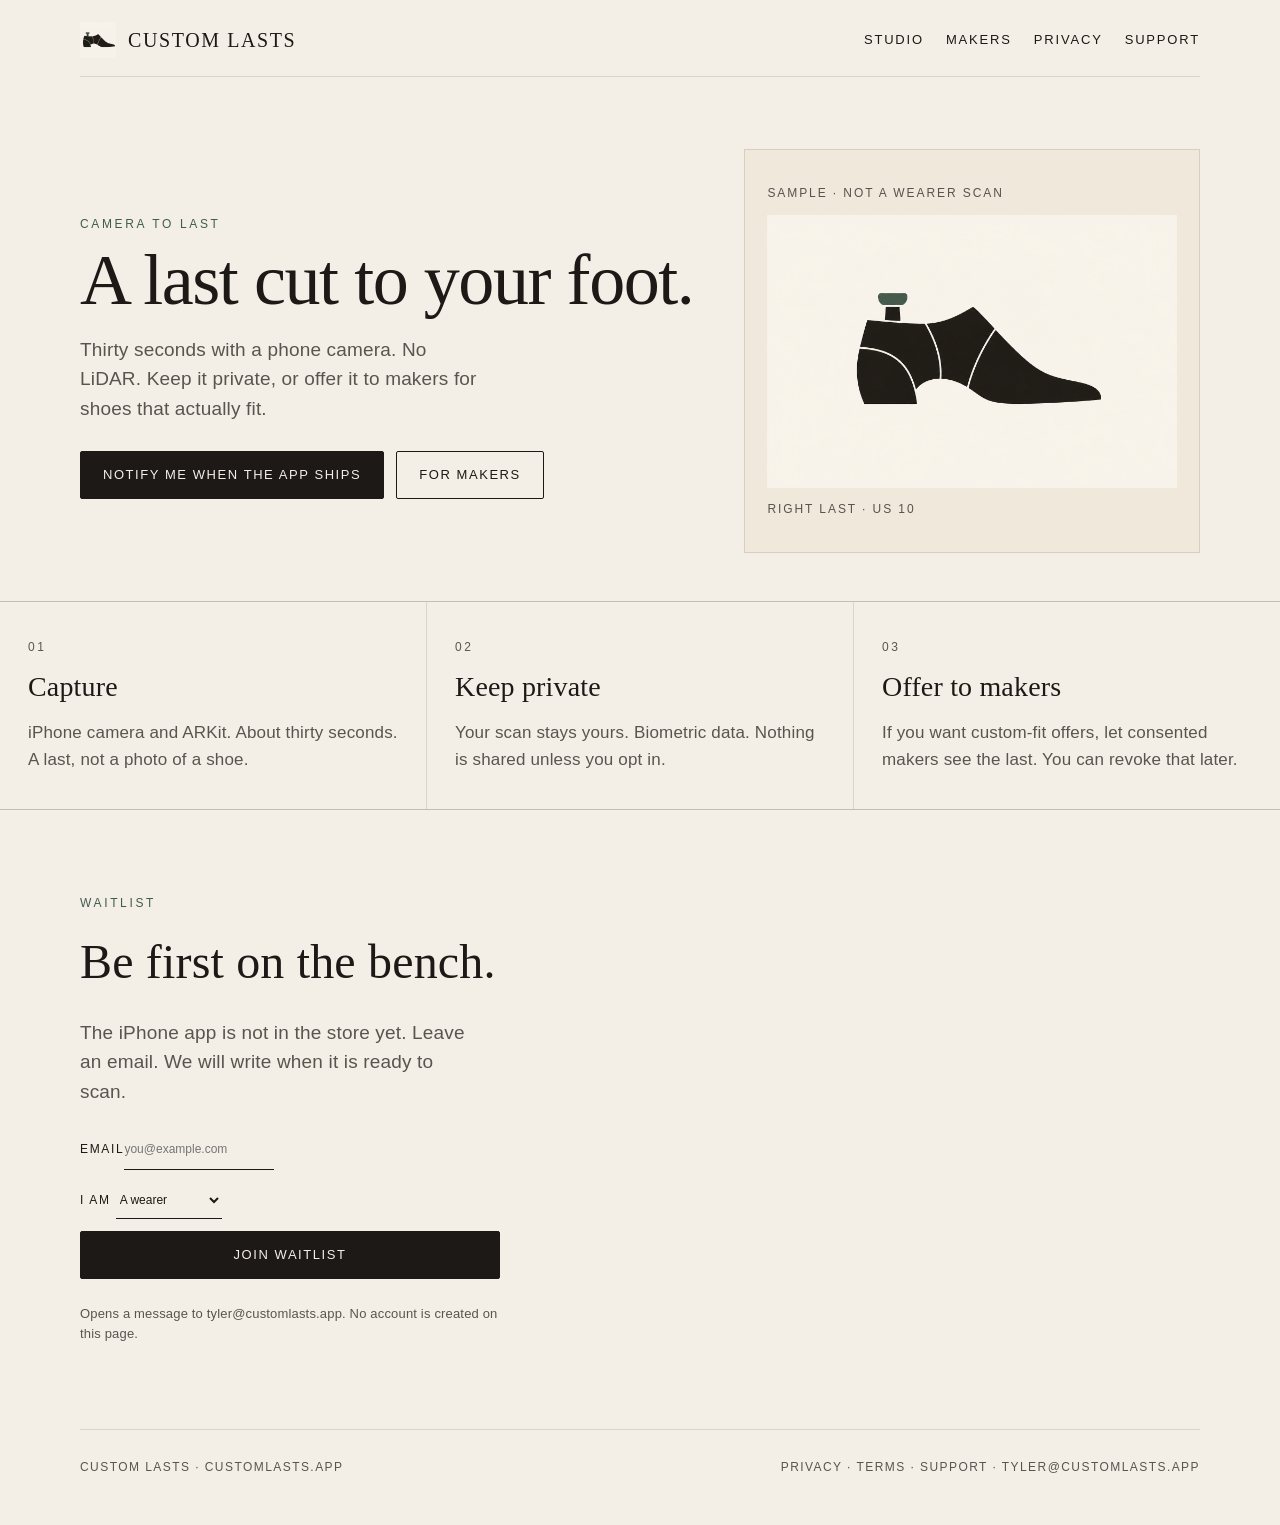
==== index.html @ 90c8c38c "Add Custom Lasts public site and drop the uploaded archive" ====
<!doctype html>
<html lang="en">
<head>
  <meta charset="utf-8" />
  <meta name="viewport" content="width=device-width, initial-scale=1" />
  <title>Custom Lasts — Your last. Forged from your foot.</title>
  <meta name="description" content="Scan your foot in thirty seconds. A digital last, private by default. For makers who want fit data that actually fits." />
  <meta property="og:title" content="Custom Lasts" />
  <meta property="og:description" content="Your last. Forged from your foot." />
  <meta property="og:image" content="public/og.jpg" />
  <meta name="theme-color" content="#F4EFE6" />
  <link rel="icon" href="public/favicon.svg" type="image/svg+xml" />
  <link rel="apple-touch-icon" href="public/apple-touch-icon.png" />
  <link rel="stylesheet" href="styles.css" />
</head>
<body>
<header class="site wrap">
  <a class="brand" href="index.html"><img src="public/logo.png" alt="Custom Lasts mark" /><span>Custom Lasts</span></a>
  <nav class="site">
    <a href="index.html">Studio</a>
    <a href="makers.html">Makers</a>
    <a href="privacy.html">Privacy</a>
    <a href="support.html">Support</a>
  </nav>
</header>

<main>
  <section class="hero wrap">
    <div>
      <p class="kicker">Camera to last</p>
      <h1>A last cut to your foot.</h1>
      <p class="lede">Thirty seconds with a phone camera. No LiDAR. Keep it private, or offer it to makers for shoes that actually fit.</p>
      <div class="actions">
        <a class="btn primary" href="#waitlist">Notify me when the app ships</a>
        <a class="btn ghost" href="makers.html">For makers</a>
      </div>
    </div>
    <aside class="last-card">
      <p class="last-meta">Sample · not a wearer scan</p>
      <img src="public/logo.png" alt="Digital last mark" />
      <p class="last-meta">Right last · US 10</p>
    </aside>
  </section>
  <section class="beats">
    <article class="beat"><p class="kicker">01</p><h2>Capture</h2><p>iPhone camera and ARKit. About thirty seconds. A last, not a photo of a shoe.</p></article>
    <article class="beat"><p class="kicker">02</p><h2>Keep private</h2><p>Your scan stays yours. Biometric data. Nothing is shared unless you opt in.</p></article>
    <article class="beat"><p class="kicker">03</p><h2>Offer to makers</h2><p>If you want custom-fit offers, let consented makers see the last. You can revoke that later.</p></article>
  </section>
  <section class="block wrap" id="waitlist">
    <p class="kicker">Waitlist</p>
    <h2 class="display">Be first on the bench.</h2>
    <p class="lede">The iPhone app is not in the store yet. Leave an email. We will write when it is ready to scan.</p>
    <form class="wait" action="mailto:tyler@customlasts.app?subject=Custom%20Lasts%20waitlist" method="post" enctype="text/plain">
      <label>Email<input type="email" name="email" required placeholder="you@example.com" /></label>
      <label>I am
        <select name="role">
          <option value="wearer">A wearer</option>
          <option value="maker">A maker / brand</option>
        </select>
      </label>
      <button class="btn primary" type="submit">Join waitlist</button>
      <p class="note">Opens a message to tyler@customlasts.app. No account is created on this page.</p>
    </form>
  </section>
</main>

<footer class="site wrap">
  <div>Custom Lasts · customlasts.app</div>
  <div>
    <a href="privacy.html">Privacy</a> ·
    <a href="terms.html">Terms</a> ·
    <a href="support.html">Support</a> ·
    <a href="mailto:tyler@customlasts.app">tyler@customlasts.app</a>
  </div>
</footer>
</body>
</html>
---- styles.css ----
/* Custom Lasts — atelier */
:root {
  --cream: #F4EFE6;
  --espresso: #1C1916;
  --sage: #3F5C4D;
  --ink-soft: rgba(28, 25, 22, 0.72);
  --line: rgba(28, 25, 22, 0.12);
  --serif: "Iowan Old Style", "Palatino Linotype", Palatino, "Book Antiqua", Georgia, serif;
  --sans: "Avenir Next", "Segoe UI", Helvetica, Arial, sans-serif;
}
* { box-sizing: border-box; }
html, body { margin: 0; padding: 0; }
body {
  background: var(--cream);
  color: var(--espresso);
  font-family: var(--sans);
  font-size: 17px;
  line-height: 1.55;
  letter-spacing: 0.01em;
}
a { color: var(--sage); text-decoration: none; }
a:hover { text-decoration: underline; }
img { max-width: 100%; height: auto; }
.wrap { width: min(1120px, calc(100% - 40px)); margin: 0 auto; }
header.site {
  display: flex; align-items: center; justify-content: space-between;
  padding: 22px 0 18px;
  border-bottom: 1px solid var(--line);
}
.brand { display: flex; align-items: center; gap: 12px; color: var(--espresso); text-decoration: none; }
.brand img { width: 36px; height: 36px; object-fit: cover; }
.brand span { font-family: var(--serif); font-size: 20px; letter-spacing: 0.08em; text-transform: uppercase; }
nav.site { display: flex; gap: 22px; font-size: 13px; letter-spacing: 0.14em; text-transform: uppercase; }
nav.site a { color: var(--espresso); text-decoration: none; }
nav.site a:hover { color: var(--sage); }
.hero { padding: 72px 0 48px; display: grid; grid-template-columns: 1.15fr 0.85fr; gap: 48px; align-items: center; }
.kicker { font-size: 12px; letter-spacing: 0.22em; text-transform: uppercase; color: var(--sage); }
h1 {
  font-family: var(--serif);
  font-weight: 500;
  font-size: clamp(40px, 6vw, 72px);
  line-height: 0.98;
  letter-spacing: -0.02em;
  margin: 12px 0 18px;
}
.lede { font-size: 19px; color: var(--ink-soft); max-width: 38ch; }
.actions { display: flex; flex-wrap: wrap; gap: 12px; margin-top: 28px; }
.btn {
  display: inline-flex; align-items: center; justify-content: center;
  height: 48px; padding: 0 22px; border-radius: 2px;
  font-size: 13px; letter-spacing: 0.12em; text-transform: uppercase;
  text-decoration: none; border: 1px solid var(--espresso);
}
.btn.primary { background: var(--espresso); color: var(--cream); }
.btn.ghost { background: transparent; color: var(--espresso); }
.btn:hover { text-decoration: none; opacity: 0.88; }
.last-card {
  background: #efe8db;
  border: 1px solid var(--line);
  min-height: 380px;
  display: flex; flex-direction: column; justify-content: space-between;
  padding: 22px;
}
.last-card img { width: 100%; object-fit: contain; max-height: 280px; }
.last-meta { font-size: 12px; letter-spacing: 0.16em; text-transform: uppercase; color: var(--ink-soft); }
.beats { display: grid; grid-template-columns: repeat(3, 1fr); gap: 1px; background: var(--line); border-top: 1px solid var(--line); border-bottom: 1px solid var(--line); }
.beat { background: var(--cream); padding: 36px 28px; }
.beat h2 { font-family: var(--serif); font-size: 28px; font-weight: 500; margin: 8px 0 12px; }
.beat p { color: var(--ink-soft); margin: 0; }
section.block { padding: 72px 0; }
h2.display { font-family: var(--serif); font-size: clamp(32px, 4vw, 48px); font-weight: 500; margin: 0 0 16px; }
form.wait { display: grid; gap: 12px; max-width: 420px; margin-top: 24px; }
label { font-size: 12px; letter-spacing: 0.14em; text-transform: uppercase; }
input, select, textarea {
  font: inherit; color: var(--espresso); background: transparent;
  border: 0; border-bottom: 1px solid var(--espresso); padding: 10px 0;
  outline: none;
}
.prose { max-width: 62ch; }
.prose h1 { font-size: 42px; }
.prose h2 { font-family: var(--serif); font-size: 26px; font-weight: 500; margin-top: 2em; }
.prose p, .prose li { color: var(--ink-soft); }
footer.site { border-top: 1px solid var(--line); padding: 28px 0 48px; display: flex; justify-content: space-between; gap: 16px; flex-wrap: wrap; font-size: 12px; letter-spacing: 0.12em; text-transform: uppercase; color: var(--ink-soft); }
footer.site a { color: var(--ink-soft); }
.note { font-size: 13px; color: var(--ink-soft); }
@media (max-width: 800px) {
  nav.site { display: none; }
  .hero, .beats { grid-template-columns: 1fr; }
  .hero { padding-top: 40px; }
}
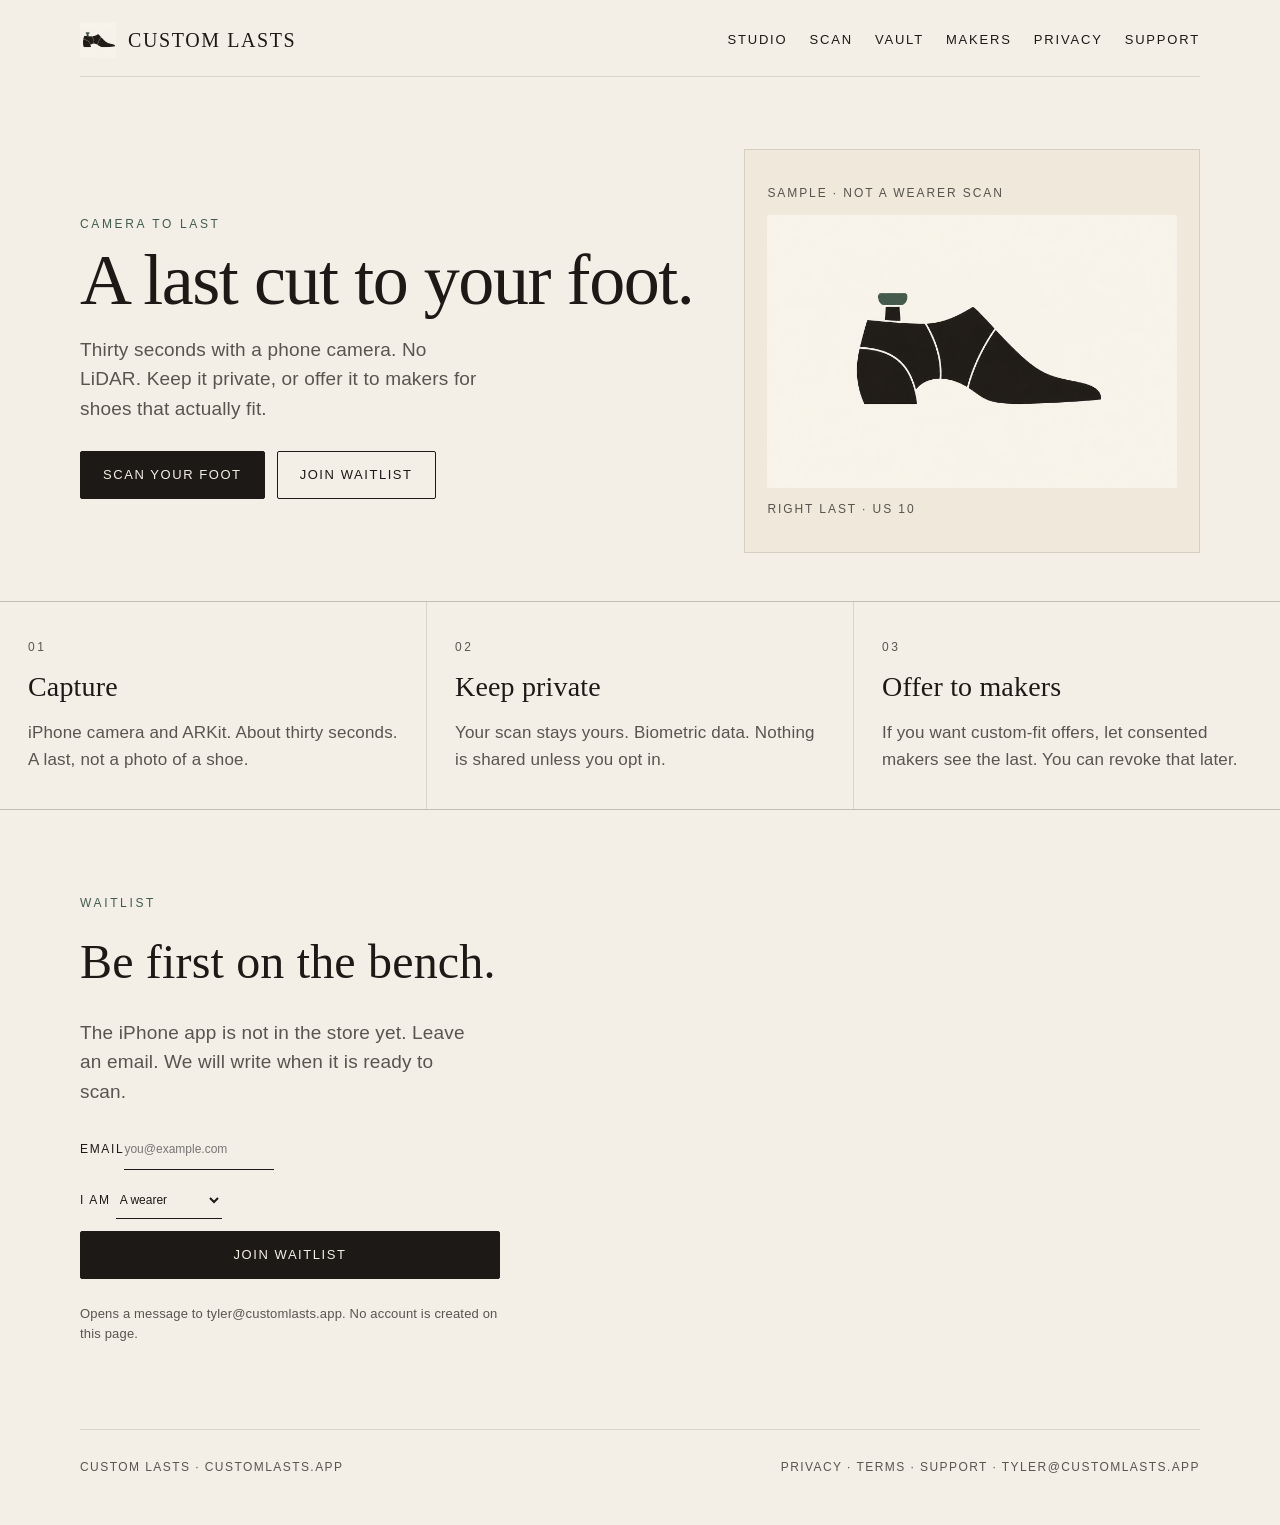
==== commit 5dc80055: "Add browser foot scan with local-only consent and vault" ====
--- a/index.html
+++ b/index.html
@@ -18,6 +18,8 @@
   <a class="brand" href="index.html"><img src="public/logo.png" alt="Custom Lasts mark" /><span>Custom Lasts</span></a>
   <nav class="site">
     <a href="index.html">Studio</a>
+    <a href="scan.html">Scan</a>
+    <a href="history.html">Vault</a>
     <a href="makers.html">Makers</a>
     <a href="privacy.html">Privacy</a>
     <a href="support.html">Support</a>
@@ -31,8 +33,8 @@
       <h1>A last cut to your foot.</h1>
       <p class="lede">Thirty seconds with a phone camera. No LiDAR. Keep it private, or offer it to makers for shoes that actually fit.</p>
       <div class="actions">
-        <a class="btn primary" href="#waitlist">Notify me when the app ships</a>
-        <a class="btn ghost" href="makers.html">For makers</a>
+        <a class="btn primary" href="scan.html">Scan your foot</a>
+        <a class="btn ghost" href="#waitlist">Join waitlist</a>
       </div>
     </div>
     <aside class="last-card">
--- a/styles.css
+++ b/styles.css
@@ -84,7 +84,233 @@
 footer.site a { color: var(--ink-soft); }
 .note { font-size: 13px; color: var(--ink-soft); }
 @media (max-width: 800px) {
-  nav.site { display: none; }
+  header.site { flex-wrap: wrap; gap: 12px; }
+  nav.site { display: flex; flex-wrap: wrap; gap: 10px 16px; font-size: 11px; }
   .hero, .beats { grid-template-columns: 1fr; }
   .hero { padding-top: 40px; }
 }
+
+button.btn {
+  appearance: none;
+  cursor: pointer;
+  font-family: var(--sans);
+  background: transparent;
+}
+.btn:disabled {
+  opacity: 0.38;
+  cursor: not-allowed;
+}
+nav.site a[aria-current="page"] { color: var(--sage); }
+
+/* Scan + vault */
+.scan-shell { padding: 36px 0 72px; }
+.phone-note { margin: 8px 0 24px; }
+.scan-progress {
+  list-style: none;
+  display: flex;
+  flex-wrap: wrap;
+  gap: 10px 18px;
+  padding: 0;
+  margin: 0 0 32px;
+  font-size: 11px;
+  letter-spacing: 0.16em;
+  text-transform: uppercase;
+  color: var(--ink-soft);
+  border-bottom: 1px solid var(--line);
+  padding-bottom: 16px;
+}
+.scan-progress li.is-now { color: var(--espresso); }
+.scan-progress li.is-done { color: var(--sage); }
+.scan-panel h1 { font-size: clamp(32px, 5vw, 56px); }
+.consent-list {
+  list-style: none;
+  padding: 0;
+  margin: 24px 0 8px;
+  max-width: 54ch;
+}
+.consent-list li {
+  padding: 14px 0;
+  border-bottom: 1px solid var(--line);
+  color: var(--ink-soft);
+}
+.check-stack { display: grid; gap: 14px; margin: 28px 0 8px; max-width: 54ch; }
+.check-stack label {
+  display: flex;
+  gap: 12px;
+  align-items: flex-start;
+  text-transform: none;
+  letter-spacing: 0;
+  font-size: 16px;
+  line-height: 1.45;
+  cursor: pointer;
+  color: var(--espresso);
+}
+.check-stack input[type="checkbox"] {
+  width: 20px;
+  height: 20px;
+  margin-top: 2px;
+  flex: 0 0 20px;
+  accent-color: var(--sage);
+  border: 1px solid var(--espresso);
+}
+.foot-pick { display: grid; grid-template-columns: 1fr 1fr; gap: 16px; margin: 28px 0; max-width: 640px; }
+.foot-card {
+  display: flex;
+  flex-direction: column;
+  align-items: flex-start;
+  gap: 8px;
+  min-height: 180px;
+  padding: 22px;
+  background: #efe8db;
+  border: 1px solid var(--line);
+  color: var(--espresso);
+  font: inherit;
+  text-align: left;
+  cursor: pointer;
+}
+.foot-card strong {
+  font-family: var(--serif);
+  font-size: 36px;
+  font-weight: 500;
+}
+.foot-card span:last-child { color: var(--ink-soft); font-size: 15px; }
+.foot-card:hover { border-color: var(--espresso); }
+.viewfinder {
+  position: relative;
+  background: var(--espresso);
+  aspect-ratio: 3 / 4;
+  max-height: min(62vh, 640px);
+  width: min(100%, 420px);
+  overflow: hidden;
+  margin: 20px 0 16px;
+}
+.viewfinder video,
+.viewfinder img {
+  width: 100%;
+  height: 100%;
+  object-fit: cover;
+  display: block;
+}
+.viewfinder-frame {
+  position: absolute;
+  inset: 10%;
+  border: 1px solid rgba(244, 239, 230, 0.4);
+  pointer-events: none;
+}
+.viewfinder-caption {
+  position: absolute;
+  left: 0; right: 0; bottom: 0;
+  margin: 0;
+  padding: 28px 14px 14px;
+  background: linear-gradient(transparent, rgba(28, 25, 22, 0.82));
+  color: var(--cream);
+  font-size: 13px;
+  line-height: 1.4;
+}
+.camera-error {
+  max-width: 52ch;
+  padding: 16px 0;
+  color: var(--espresso);
+}
+.camera-error p { color: var(--ink-soft); }
+.file-btn { position: relative; overflow: hidden; margin-top: 8px; }
+.file-btn input[type="file"] {
+  position: absolute;
+  inset: 0;
+  opacity: 0;
+  cursor: pointer;
+  border: 0;
+  padding: 0;
+}
+.shot-dots { display: flex; gap: 8px; margin: 8px 0 18px; }
+.shot-dot {
+  width: 8px; height: 8px; border-radius: 50%;
+  background: var(--line);
+}
+.shot-dot.is-now { background: var(--espresso); }
+.shot-dot.is-done { background: var(--sage); }
+.btn.shutter {
+  min-width: 148px;
+  background: var(--espresso);
+  color: var(--cream);
+}
+.capture-actions { align-items: center; }
+.text-btn {
+  appearance: none;
+  background: none;
+  border: 0;
+  padding: 0;
+  font: inherit;
+  color: var(--sage);
+  cursor: pointer;
+  letter-spacing: 0;
+  text-transform: none;
+  font-size: 14px;
+}
+.text-btn:hover { text-decoration: underline; }
+.review-grid {
+  list-style: none;
+  padding: 0;
+  margin: 24px 0;
+  display: grid;
+  grid-template-columns: repeat(2, minmax(0, 1fr));
+  gap: 16px;
+  max-width: 640px;
+}
+.review-card {
+  background: #efe8db;
+  border: 1px solid var(--line);
+  padding: 10px;
+}
+.review-card img { width: 100%; aspect-ratio: 3 / 4; object-fit: cover; display: block; }
+.review-card div { display: flex; justify-content: space-between; align-items: baseline; padding: 10px 2px 4px; }
+.review-card .kicker { margin: 0; }
+
+.vault-toolbar { display: flex; flex-wrap: wrap; gap: 12px; margin: 28px 0 24px; }
+.vault-empty { color: var(--ink-soft); }
+.vault-list { list-style: none; padding: 0; margin: 0; display: grid; gap: 28px; }
+.vault-card { border-top: 1px solid var(--line); padding-top: 22px; }
+.vault-card-head {
+  display: flex;
+  justify-content: space-between;
+  align-items: flex-start;
+  gap: 16px;
+  margin-bottom: 16px;
+}
+.vault-when { margin: 6px 0 0; color: var(--ink-soft); font-size: 15px; }
+.vault-thumbs {
+  display: grid;
+  grid-template-columns: repeat(4, minmax(0, 1fr));
+  gap: 8px;
+}
+.vault-thumbs figure { margin: 0; }
+.vault-thumbs img { width: 100%; aspect-ratio: 3 / 4; object-fit: cover; display: block; background: #efe8db; }
+.vault-thumbs figcaption {
+  font-size: 11px;
+  letter-spacing: 0.14em;
+  text-transform: uppercase;
+  color: var(--ink-soft);
+  margin-top: 6px;
+}
+
+@media (max-width: 800px) {
+  .foot-pick { grid-template-columns: 1fr; }
+  .vault-thumbs { grid-template-columns: repeat(2, minmax(0, 1fr)); }
+  .viewfinder { width: 100%; max-height: min(58vh, 560px); }
+}
+
+input[type="checkbox"],
+input[type="file"] {
+  border-bottom: 0;
+  padding: 0;
+}
+
+.sr-file {
+  position: absolute;
+  width: 1px;
+  height: 1px;
+  overflow: hidden;
+  clip: rect(0, 0, 0, 0);
+}
+.foot-card { appearance: none; }
+label.text-btn { cursor: pointer; }
